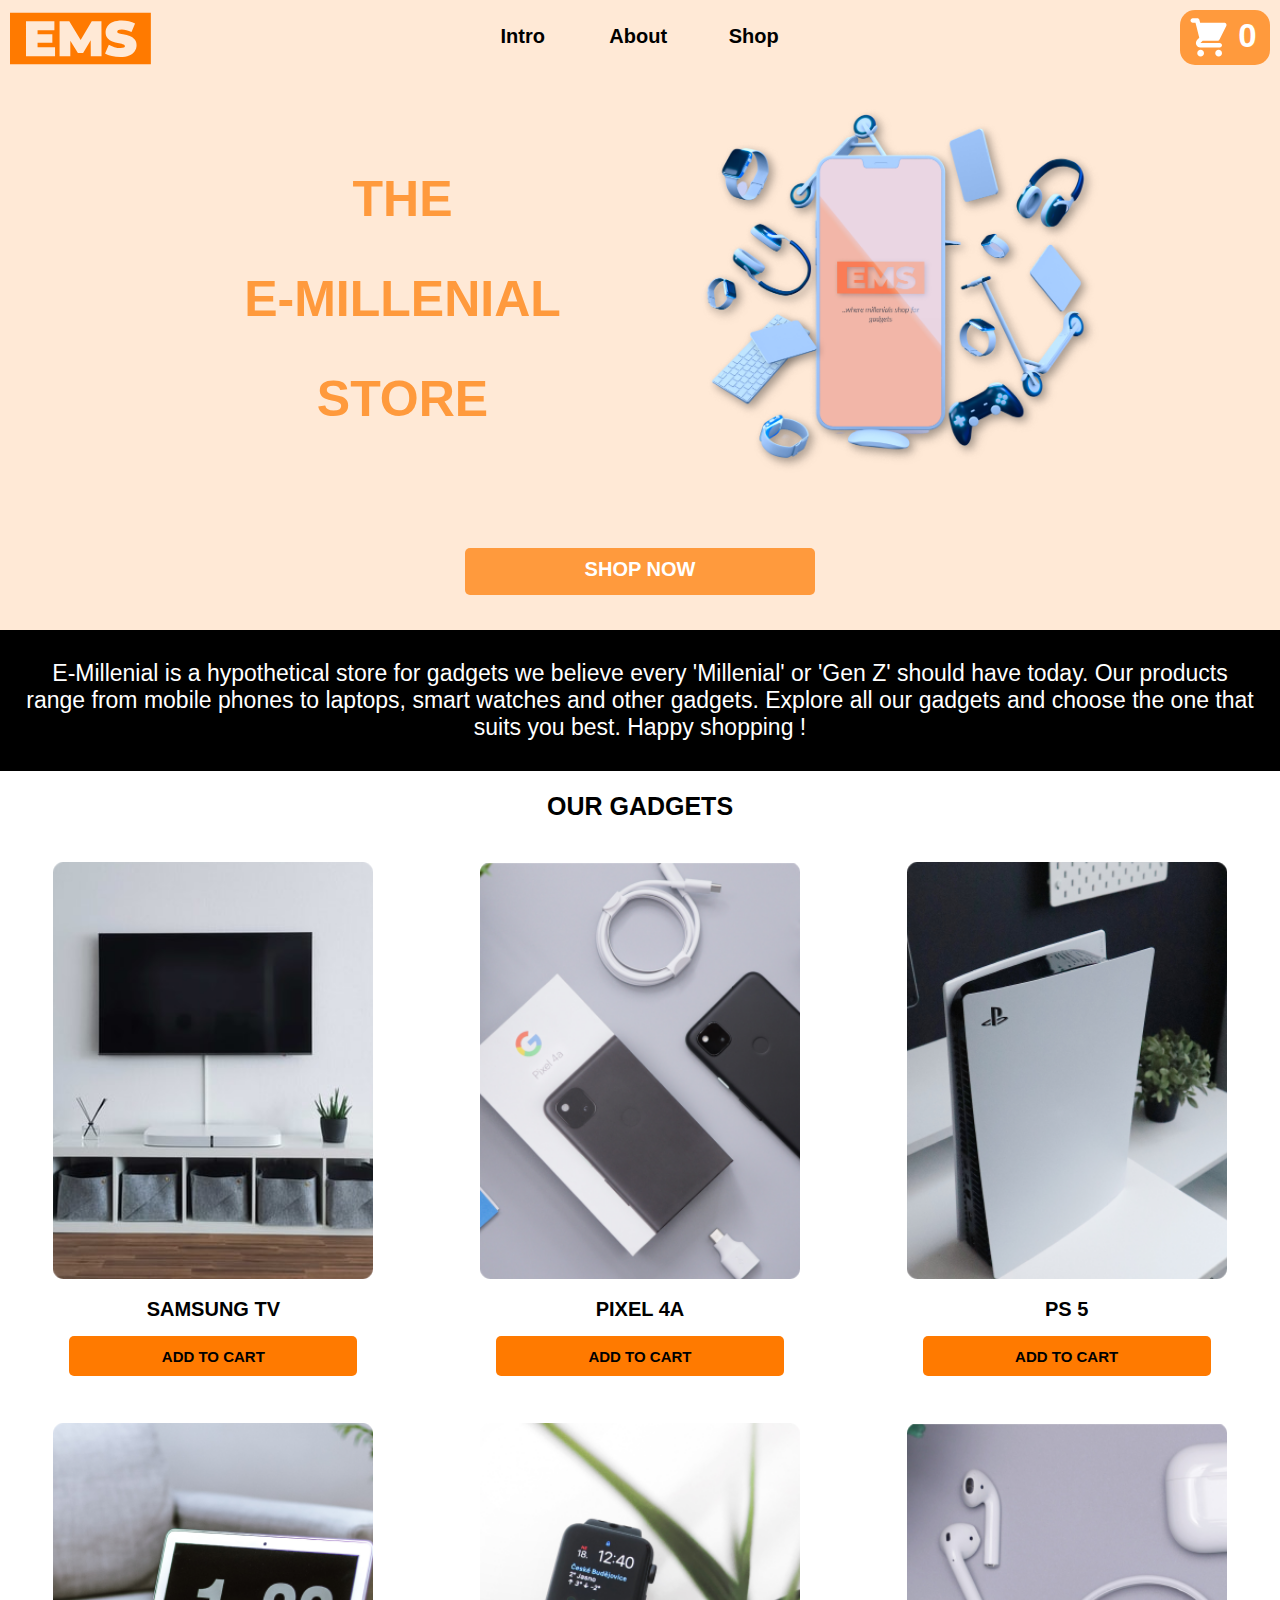
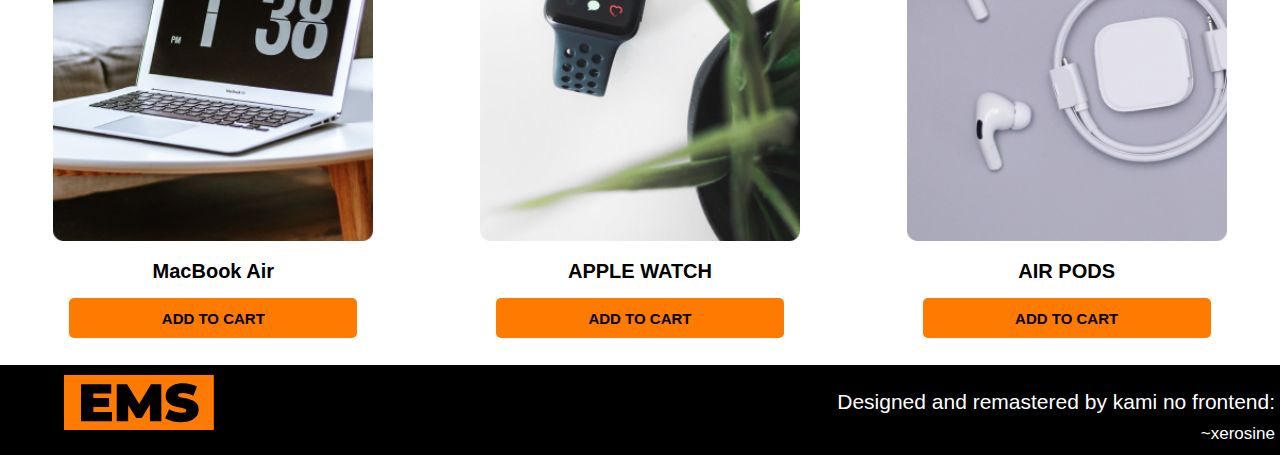
==== index.html @ 054d97ed "renamed files" ====
<!DOCTYPE html>
<html lang="en">
<!-- By Ayanga Oluwamurewa -->

<head>
    <meta charset="UTF-8">
    <meta http-equiv="X-UA-Compatible" content="IE=edge">
    <meta prod-name="viewport" content="width=device-width, initial-scale=1.0">
    <title>E-Millenials</title>
    <link rel="stylesheet" href="styles.css">
</head>

<body>
    <div id="landing-page">
    <div id="intro">
        <div id="prenav">
            <img id="EMS" src="Images\EMS.svg" alt="EMS">
            <div id="navblk">
                <a class="nav" href="#intro">Intro</a>
                <a class="nav" href="#about">About</a>
                <a class="nav" href="#shop-head">Shop</a>
            </div>
            <button id="cart-btn">
                    <img id="cart" src="Images\cart.svg" alt="cart">
                    <strong id="cart-count">0</strong>
            </button>
        </div>
        <div id="intro-main">
            <img id="storefront" src="Images\heroImage.png" alt="Storefront Image">
            <div id="div-head"><h1>THE E&#8209;MILLENIAL STORE</h1></div>
        </div>
        <div id="shop-btn-div">    
            <a id="shop-btn-link" href="#shop-head">SHOP NOW</a>
        </div>
    </div>
    <div id="about">
        <p>E-Millenial is a hypothetical store for gadgets we believe every 'Millenial' or 'Gen Z' should
            have today. Our products range from mobile phones to laptops, smart watches and other gadgets.
            Explore all our gadgets and choose the one that suits you best.
            Happy shopping ! 
        </p>
    </div>

    
    <div id="shop">
        <h2 id="shop-head">OUR GADGETS</h2>
        <div id="shop-main">
            <div class="prod" id="p1">
                <img src="Images\product1.png" alt="Samsung Tv img">
                <div>
                    <p>price</p>
                    <strong>&#8358;500,000</strong>
                </div>
                <strong>SAMSUNG TV</strong>
                <button id="btn1" class="btn">ADD TO CART</button>
            </div>
            <div class="prod" id="p2">
                <img src="Images\product2.png" alt="Pixel 4A img">
                <div>
                    <p>price</p>
                    <strong>&#8358;250,000</strong>
                </div>
                <strong>PIXEL 4A</strong>
                <button id="btn2" class="btn">ADD TO CART</button>
            </div>
            <div class="prod" id="p3">
                <img src="Images\product3.png" alt="PS 5 img">
                <div>
                    <p>price</p>
                    <strong>&#8358;300,000</strong>
                </div>
                <strong>PS 5</strong>
                <button id="btn3" class="btn">ADD TO CART</button>
            </div>
            <div class="prod" id="p4">
                <img src="Images\product4.png" alt="MacBook Air img">
                <div>
                    <p>price</p>
                    <strong>&#8358;800,000</strong>
                </div>
                <strong>MacBook Air</strong>
                <button id="btn4" class="btn">ADD TO CART</button>
            </div>
            <div class="prod" id="p5">
                <img src="Images\product5.png" alt="Apple Watch img">
                <div>
                    <p>price</p>
                    <strong>&#8358;95,000</strong>
                </div>
                <strong>APPLE WATCH</strong>
                <button id="btn5" class="btn">ADD TO CART</button>
            </div>
            <div class="prod" id="p6">
                <img src="Images\product6.png" alt="Air Pods img">
                <div>
                    <p>price</p>
                    <strong>&#8358;75,000</strong>
                </div>
                <strong>AIR PODS</strong>
                <button id="btn6" class="btn">ADD TO CART</button>
            </div>
        </div>
    </div>
    
    <footer>
        <img src="Images\EMS.svg" alt="EMS">
        <div id="footer-text"> <p>Designed and remastered by kami no frontend:</p>
        <small>~xerosine</small> </div>
    </footer>
    </div>
    <div class="modal-container">
        <div id="cart-modal" class="modals">
            <div id="cart-table">
                <table>
                    <tbody id="cart-tbody">
                        <tr>
                            <th>S/N</th>
                            <th>Item</th>
                            <th colspan="2">Price</th>
                            <th>Quantity</th>
                            <th></th>
                        </tr>
                    </tbody>
                </table>
            </div>
            <div id="cart-form-div">
                <form action="javascript:void(0)" id="cart-form" autocomplete="on">
                    <input type="text" placeholder="Your name" name="user-name" class="details" value=""><br>
                    <small class="warn"></small>
                    <input type="email" name="user-email" placeholder="Your Email: example@example.com" class="details" id="email-address"><br>
                    <small class="warn"></small>
                    <input type="text" name="user-contact" class="details" placeholder="Your Phone Number: +234**********"><br>
                    <small class="warn"></small>
                </form>
            </div>
            <div id="cart-amount-div"> 
                <p>Total amount to be paid:</p>
                <strong id="cart-amount">&#8358;0</strong>
            </div>
            <div id="cart-buttons">
            <button id="chkout-btn" class="modals-btn" type="submit" form="cart-form">Checkout</button>
            <button id="continue-btn" class="modals-btn">Continue Shopping</button>
            </div>
        </div>
    </div>
    <div class="modal-container">
        <div id="summary-modal" class="modals">
            <p>Thank You, <span id="username"></span>, Your Order Has Been Received</p>
            <img src="Images\check.svg" alt="Check Sign">
            <h2>Summary</h2>
            <table id="summary-table">
                <tr>
                    <th>S/N</th>
                    <th>Item</th>
                    <th>Quantity</th>
                </tr>
            </table>
            <button id="ok-btn" class="modals-btn">Ok</button>
        </div>
    </div>

    <script src="https://js.paystack.co/v1/inline.js"></script>
    <script src="scripts.js"></script>
</body>
</html>
---- styles.css ----
/* By Ayanga Oluwamurewa */
* {
    box-sizing: border-box;
}

body {
    font-family: Arial, Helvetica, sans-serif;
    margin: 0px;
    background-color: white;
}

#landing-page {
    background-color: white;
}

#intro {
    background-color: #FFE9D6;
    margin: 0px;
    height: 600px;
    position: relative;
}

#prenav {
    position: relative;
    padding: 5px 0px;
    margin: 0px;
    height: 12%;
}

#EMS {
    position: absolute;
    top: 5px;
    left: 10px;
    width: 3vw;
    height: 1vw;
    min-width: 80px;
    min-height: 60px;
    margin: 0px;
}

#cart-btn {
    background-color: #FF9A3D;
    position: fixed;
    top: 10px;
    right: 10px;
    z-index: 3;
    display: inline-block;
    min-width: 80px;
    height: 45px;
    border: none;
    border-radius: 15px;
}

#cart {
    width: 35px;
    float: left;
    margin-top: 2px;
}

#cart-count {
    display: inline-block;
    color: white;
    text-align: center;
    font-size: 30px;
    font-weight: bold;
    margin-top: 3px;
}

#navblk {
    margin: 75px auto 0px;
    height: 6.5%;
    text-align: center;
    width: 200px;
}

.nav {
    text-decoration: dotted;
    float: left;
    color: black;
    width: 25%;
    /* padding: 10px; */
    font-size: 19px;
    font-weight: 700;
    margin: 0px 4%;
}

#intro-main{
    height: 75%;
    position: relative;
    text-align: center;
}

#storefront {
    position: absolute;
    top: 40%;
    left: 50%;
    transform: translate(-50%,-50%);
    height: auto;
    width: min(100%,300px);
    padding: 0px 15px;
}

#div-head {
    color: #FF9A3D;
    position: absolute;
    top: 65%;
    left: 15%;
    margin: 0px 0px 20px;
    height: 30%;
    width: 75%;
}

h1 {
    font-size: 25px;
    font-weight: 800;
    white-space: pre-wrap;
}

#shop-btn-div {
    background-color: #FF9A3D;
    height: 7.5%;
    border: transparent;
    border-radius: 5px;
    width: 50%;
    margin: 0px auto 20px;
}

#shop-btn-link {
    font-size: 20px;
    font-weight: bold;
    text-decoration: none;
    color: white;
    display: inline-block;
    text-align: center;
    width: 100%;
    margin: 10px auto;
}

#about {
    background-color: black;
    text-align: center;
    margin: 0px;
    padding: 10px;
    color: white;
    height: auto;
}

#about p {
    font-size: 18px;
    margin: 10px 5px;
}

#shop {
    height: auto;
}

#shop-head {
    font-size: 25px;
    font-weight: 800;
    text-align: center;
}

#shop-main {
    display: grid;
    grid-template-columns: 80%;
    justify-content: space-evenly;
    align-items: center;
    padding: 5px 10%;
}

.prod {
    height: fit-content;
    text-align: center;
    position: relative;
    margin: 20px 0px;
    border-radius: 3px;
}

.prod img {
    width: 100%;
}

.prod div {
    position: absolute;
    top: 0px;
    left: 10%;
    width: 80%;
    height: 250px;
    margin: 0px auto;
    color: white;
    visibility: hidden;
    background-color: none;
}

.prod div p {
    border: 3px dashed white;
    width: 60%;
    font-weight: 600px;
    padding: 5px;
    font-size: 17px;
    text-align: center;
    margin: 100px auto 48px;
}

.prod div strong {
    font-size: 25px;
    font-weight: 600px;
}

.prod strong {
    font-size: 20px;
    font-weight: 700;
    display: block;
    margin: 15px auto;
}

.prod button {
    background-color: #FF7A00;
    margin: 7px auto;
    padding: auto;
    width: 90%;
    height: 40px;
    border: none;
    display: block;
    font-size: 15px;
    font-weight: 600;
    border-radius: 5px;
}

.modal-container {
    position: fixed;
    top: 0;
    left: 0;
    display: none;
    overflow: hidden;
    background-color: rgba(0, 0, 0, 0.5);
    z-index: 3;
    width: 100%;
    height: 100%;    
}

.modals {
    position: relative;
    top: 50%;
    left: 50%;
    transform: translate(-50%,-50%);
    width: 100%;
    max-width: 700px;
    height: fit-content;
    max-height: 650px;
    background-color: white;
    overflow-y: auto;
}

#cart-table, #summary-table {
    margin: 10px auto;
    width: 100%;
    text-align: left;
}

table {
    width: 100%;
}

tr {
    width: 95%;
    height: 60px;
    font-weight: 600;
    font-size: 13px;
}

td {
    margin: 5px;
}

.prod-name {
    vertical-align: end;
}

.reduce, .increase, .quant {
    width: 30%;
    float: left;
    font-weight: 700;
    text-align: center;
    height: 25px;
    margin-top: 3px;
}

.quant {
    margin-top: 6px;
}

.increase, .reduce, .clear{
    background-color: #FF9A3D;
    border: none;
    border-radius: 5px;
    text-align: center;
}

.clear {
    width: 100%;
    height: 25px;
    font-weight: 700;
}

#cart-form {
    width: 95%;
    margin: 40px auto;
    text-align: center;
}

.warn {
    font-size: 13px;
    width: fit-content;
    padding-top: 0px;
    height: 20px;
    color: red;
    margin: auto;
    display: none;
}

.details {
    width: 90%;
    height: 25px;
    background-color: #FFE9D6;
    margin: 10px;
}

#cart-amount-div {
    width: 90%;
    margin: 10px auto;
    text-align: center;
}

#cart-amount {
    font-size: 18px;
    font-weight: bold;
    display: block;
    margin: 0px auto 20px;
    padding: 20px;
    width: 100px;
}

#cart-amount-div p {
    font-size: 16px;
    font-weight: 600;
}

#cart-buttons {
    height: 30px;
    margin: 0px 10px;
}

.modals-btn {
    width: 100px;
    height: 35px;
    float: right;
    border: none;
    border-radius: 3px;
    margin-left: 5px;
    font-size: 13px;
    font-weight: 600;
    margin-bottom: 5px;
}

#continue-btn {
    background-color: #FFE9D6;
}

#chkout-btn, #ok-btn {
    background-color: #FF9A3D;
    color: white;
}

#summary-modal {
    height: 500px;
    max-height: 600px;
    text-align: center;
    border: 2px solid #FF9A3D;
}

#summary-modal p {
    font-size: 23px;
    font-weight: bold;
    text-align: center;
}

#username {
    color: #FF7A00;
}

#summary-modal img {
    width: 30%;
    height: 20%;
}

#summary-modal h2 {
    font-weight: normal;
}

#summary-table {
    width: 80%;
}

#summary-table tr {
    width: 90%;
}

#ok-btn {
    position: absolute;
    bottom: 5px;
    right: 5px;
}

footer {
    background-color: black;
    position: relative;
}

footer img {
    margin: 10px 0px 10px 5%;
    float: left;
    width: 25%;
}

footer p, small {
    clear: left;
    text-align: right;
    display: block;
    color: white;
    padding: 5px;
    margin: 0px; 
}

@media screen and (min-width:481px){
    #intro {
        height: 600px;
    }

    #navblk {
        width: 230px;
        margin: 20px auto 0px;
    }

    #storefront {
        width: min(100%,350px);
        top: 35%;
    }

    #div-head {
        top: 70%;
        left: 10%;
        margin-bottom: 0px;
        width: 85%;
    }

    h1 {
        font-size: 27px;
    }

    #shop-btn-div {
        width: 250px;
        left: 18%;
    }

    #shop-main {
        grid-template-columns: 45% 45%;
        justify-content: space-between;
    }

    footer {
        padding:  0px;
        height: 80px;
    }

    footer img {
        width: 20%;
        max-width: 150px;
    }

    #footer-text {
        position: absolute;
        right: 0px;
        padding-top: 20px;
        margin-left: 5px;
        height: 45px;
        display: inline-block;
    }

    footer p {
        font-size: 16px;
    }

    small {
        font-size: 14px;
    }

    .modals {
        width: 90%;
    }

    table {
        margin: auto;
        width: 90%;
    }

    tr {
        font-size: 16px;
    }

    #cart-amount {
        font-size: 20px;
    }

    #cart-amount-div p {
        font-size: 18px;
    }

    .modals-btn {
        width: 30%;
        max-width: 300px;
    }
}

@media screen and (min-width:769px){
    #intro {
        height: 600px;
    }

    #EMS {
        top: 15px;
        right: 15px;
        width: 150px;
        height: 40px;
    }

    #navblk {
        width: 350px;
    }

    .nav {
        font-size: 20px;
    }

    #intro-main {
        padding: 0px 15px;
    }

    #storefront {
        position: static;
        transform: translate(0px,0px);
        float: right;
        margin: 55px 2% 25px 0px;
        width: 57%;
        max-width: 390px;
    }

    #div-head {
        position: static;
        float: right;
        width: 35%;
        margin: 60px 5% 40px 0px;
        height: 290px;
    }

    h1 {
        white-space: normal;
        font-size: 37px;
        line-height: 2;
    }

    #about p {
        font-size: 21px;
        margin: 20px 10px;
    }

    footer {
        height: 90px;
    }

    footer p {
        font-size: 20px;
    }

    footer small {
        font-size: 17px;
    }

    tr {
        font-size: 19px;
    }

    #cart-amount {
        font-size: 22px;
    }

    #cart-amount-div p {
        font-size: 20px;
    }

    .modals-btn {
        font-size: 14px;
    }
}

@media screen and (min-width:901px){
    #EMS {
        top: 5px;
        width: 13vw;
        height: 7vw;
    }

    #intro {
        height: 630px;
    }

    #cart-btn {
        min-width: 90px;
        height: 55px;
    }

    #cart {
        width: 45px;
    }

    #cart-count {
        font-size: 33px;
    }

    #storefront {
        width: 45%;
        max-width: 450px;
        max-height: 450px;
    }

    #div-head{
        max-width: 350px;
    }

    h1 {
        font-size: 45px
    }

    #shop-btn-div {
        width: 350px;
    }

    #shop-main {
        grid-template-columns: 25% 25% 25%;
        justify-content: space-around;
        padding: 0px;
    }

    #about p {
        font-size: 23px;
    }
    
    footer img {
        width: 15%;
    }

    footer p {
        font-size: 21px;
    }

    small {
        font-size: 18px;
    }
}

@media screen and (min-width:1051px){
    #EMS {
        top: 0px;
        width: 11vw;
        height: 6vw;
    }

    #storefront {
        margin-top: 5px;
        margin-right: 10%;
        width: 40%;
        max-width: none;
    }

    #div-head{
        margin-right: 5%;
        width: 40%;
        margin-top: 40px;
    }

    h1 {
        font-size: 50px;
    }
}
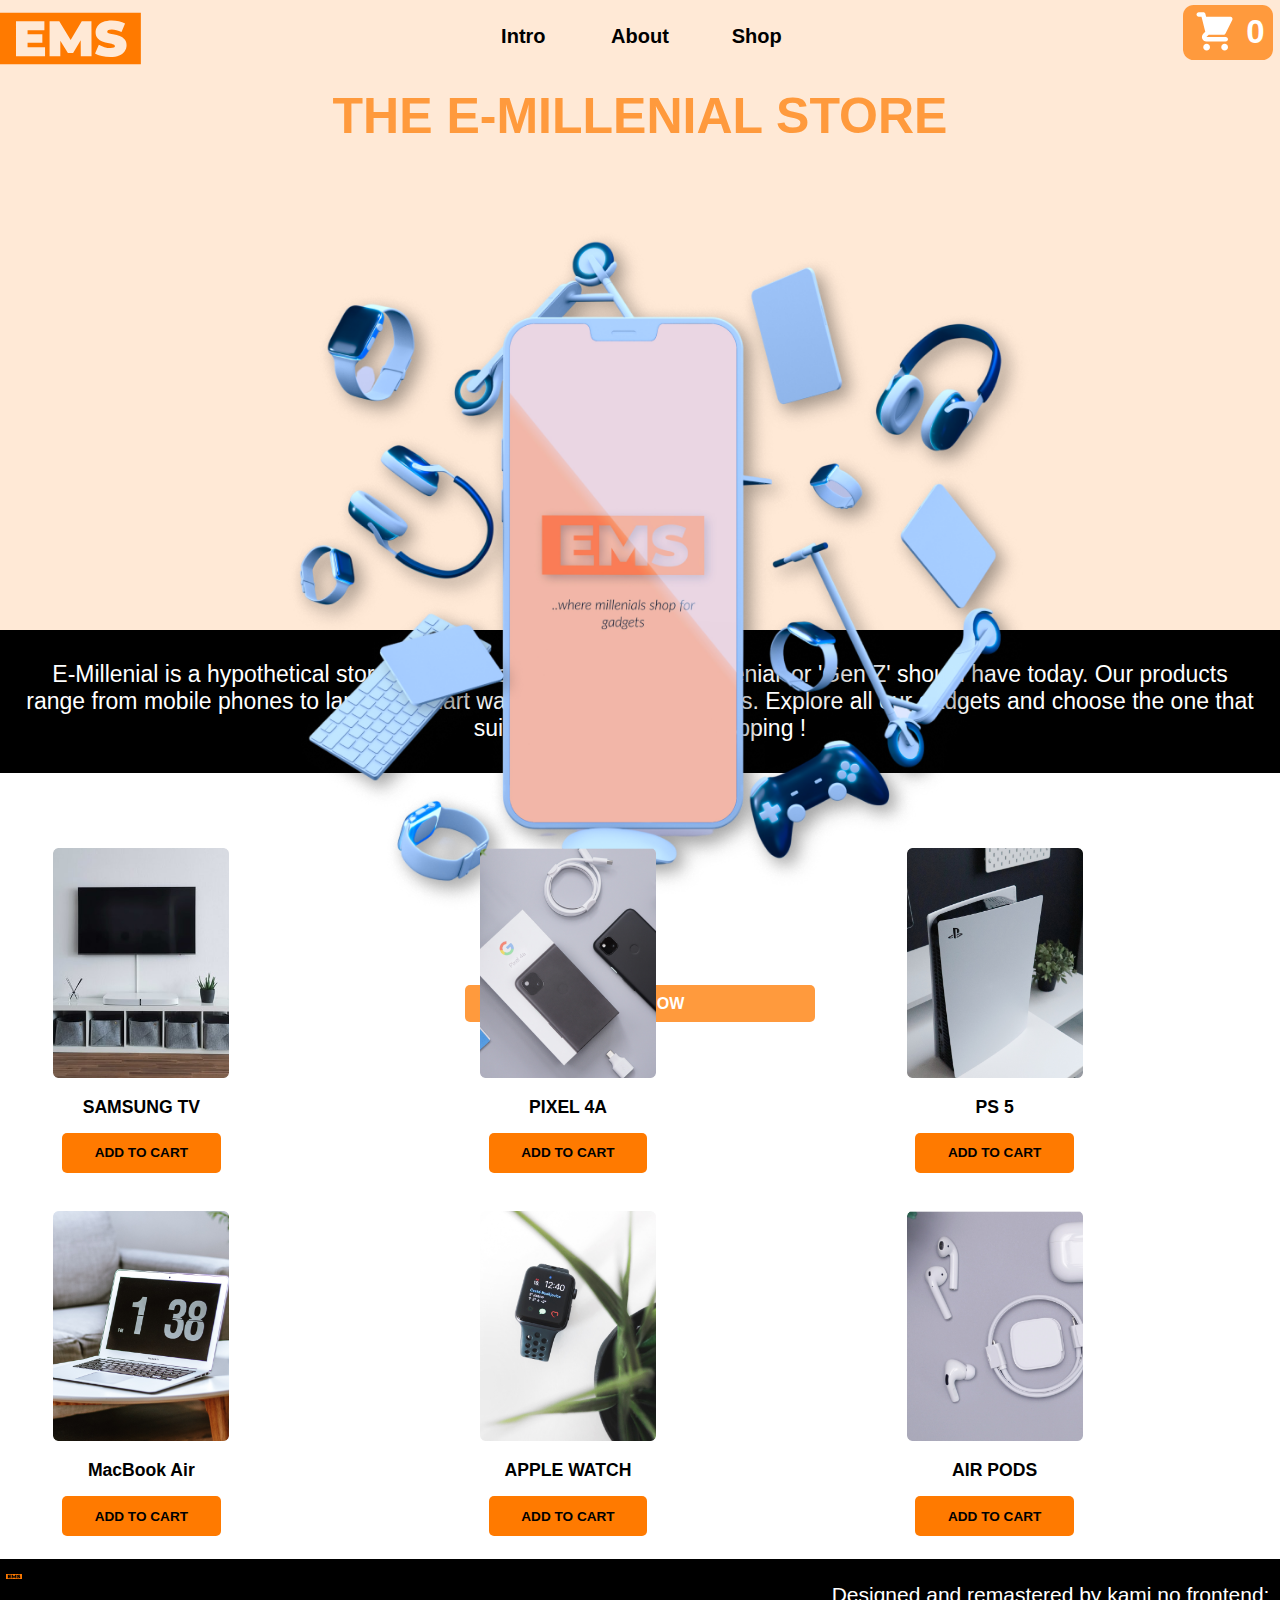
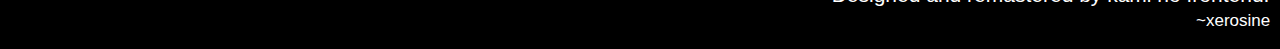
==== commit dbf1d805: "styling corrections (first batch)" ====
--- a/index.html
+++ b/index.html
@@ -1,165 +1,214 @@
 <!DOCTYPE html>
 <html lang="en">
-<!-- By Ayanga Oluwamurewa -->
-
-<head>
-    <meta charset="UTF-8">
-    <meta http-equiv="X-UA-Compatible" content="IE=edge">
-    <meta prod-name="viewport" content="width=device-width, initial-scale=1.0">
+  <!-- By Ayanga Oluwamurewa -->
+
+  <head>
+    <meta charset="UTF-8" />
+    <meta http-equiv="X-UA-Compatible" content="IE=edge" />
+    <meta name="viewport" content="width=device-width, initial-scale=1.0" />
     <title>E-Millenials</title>
-    <link rel="stylesheet" href="styles.css">
-</head>
-
-<body>
+    <link rel="stylesheet" href="styles.css" />
+  </head>
+
+  <body>
     <div id="landing-page">
-    <div id="intro">
+      <div id="intro">
         <div id="prenav">
-            <img id="EMS" src="Images\EMS.svg" alt="EMS">
-            <div id="navblk">
-                <a class="nav" href="#intro">Intro</a>
-                <a class="nav" href="#about">About</a>
-                <a class="nav" href="#shop-head">Shop</a>
-            </div>
-            <button id="cart-btn">
-                    <img id="cart" src="Images\cart.svg" alt="cart">
-                    <strong id="cart-count">0</strong>
-            </button>
+          <img id="EMS" src="Images\EMS.svg" alt="EMS" />
+          <div id="navblk">
+            <a class="nav" href="#intro">Intro</a>
+            <a class="nav" href="#about">About</a>
+            <a class="nav" href="#shop-head">Shop</a>
+          </div>
+          <button id="cart-btn">
+            <img id="cart-img" src="Images\cart.svg" alt="cart" />
+            <strong id="cart-count">0</strong>
+          </button>
         </div>
         <div id="intro-main">
-            <img id="storefront" src="Images\heroImage.png" alt="Storefront Image">
-            <div id="div-head"><h1>THE E&#8209;MILLENIAL STORE</h1></div>
-        </div>
-        <div id="shop-btn-div">    
-            <a id="shop-btn-link" href="#shop-head">SHOP NOW</a>
-        </div>
-    </div>
-    <div id="about">
-        <p>E-Millenial is a hypothetical store for gadgets we believe every 'Millenial' or 'Gen Z' should
-            have today. Our products range from mobile phones to laptops, smart watches and other gadgets.
-            Explore all our gadgets and choose the one that suits you best.
-            Happy shopping ! 
+          <div id="h1-wrapper"><h1>THE E&#8209;MILLENIAL STORE</h1></div>
+          <div class="intro-img-wrapper">
+            <img
+              id="intro-img"
+              src="Images\heroImage.png"
+              alt="Storefront Image"
+            />
+          </div>
+        </div>
+        <div id="shop-btn-div">
+          <a id="shop-btn-link" href="#shop-head">SHOP NOW</a>
+        </div>
+      </div>
+      <div id="about">
+        <p>
+          E-Millenial is a hypothetical store for gadgets we believe every
+          'Millenial' or 'Gen Z' should have today. Our products range from
+          mobile phones to laptops, smart watches and other gadgets. Explore all
+          our gadgets and choose the one that suits you best. Happy shopping !
         </p>
-    </div>
-
-    
-    <div id="shop">
+      </div>
+
+      <div id="shop">
         <h2 id="shop-head">OUR GADGETS</h2>
         <div id="shop-main">
-            <div class="prod" id="p1">
-                <img src="Images\product1.png" alt="Samsung Tv img">
-                <div>
-                    <p>price</p>
-                    <strong>&#8358;500,000</strong>
-                </div>
-                <strong>SAMSUNG TV</strong>
-                <button id="btn1" class="btn">ADD TO CART</button>
-            </div>
-            <div class="prod" id="p2">
-                <img src="Images\product2.png" alt="Pixel 4A img">
-                <div>
-                    <p>price</p>
-                    <strong>&#8358;250,000</strong>
-                </div>
-                <strong>PIXEL 4A</strong>
-                <button id="btn2" class="btn">ADD TO CART</button>
-            </div>
-            <div class="prod" id="p3">
-                <img src="Images\product3.png" alt="PS 5 img">
-                <div>
-                    <p>price</p>
-                    <strong>&#8358;300,000</strong>
-                </div>
-                <strong>PS 5</strong>
-                <button id="btn3" class="btn">ADD TO CART</button>
-            </div>
-            <div class="prod" id="p4">
-                <img src="Images\product4.png" alt="MacBook Air img">
-                <div>
-                    <p>price</p>
-                    <strong>&#8358;800,000</strong>
-                </div>
-                <strong>MacBook Air</strong>
-                <button id="btn4" class="btn">ADD TO CART</button>
-            </div>
-            <div class="prod" id="p5">
-                <img src="Images\product5.png" alt="Apple Watch img">
-                <div>
-                    <p>price</p>
-                    <strong>&#8358;95,000</strong>
-                </div>
-                <strong>APPLE WATCH</strong>
-                <button id="btn5" class="btn">ADD TO CART</button>
-            </div>
-            <div class="prod" id="p6">
-                <img src="Images\product6.png" alt="Air Pods img">
-                <div>
-                    <p>price</p>
-                    <strong>&#8358;75,000</strong>
-                </div>
-                <strong>AIR PODS</strong>
-                <button id="btn6" class="btn">ADD TO CART</button>
-            </div>
-        </div>
+          <div class="prod" id="p1">
+            <div class="prod-img-wrapper">
+              <img src="Images\product1.png" alt="Samsung Tv img" />
+              <div>
+                <p>price</p>
+                <strong>&#8358;500,000</strong>
+              </div>
+            </div>
+            <strong>SAMSUNG TV</strong>
+            <button id="btn1" class="btn">ADD TO CART</button>
+          </div>
+          <div class="prod" id="p2">
+            <div class="prod-img-wrapper">
+              <img src="Images\product2.png" alt="Pixel 4A img" />
+              <div>
+                <p>price</p>
+                <strong>&#8358;250,000</strong>
+              </div>
+            </div>
+            <strong>PIXEL 4A</strong>
+            <button id="btn2" class="btn">ADD TO CART</button>
+          </div>
+          <div class="prod" id="p3">
+            <div class="prod-img-wrapper">
+              <img src="Images\product3.png" alt="PS 5 img" />
+              <div>
+                <p>price</p>
+                <strong>&#8358;300,000</strong>
+              </div>
+            </div>
+            <strong>PS 5</strong>
+            <button id="btn3" class="btn">ADD TO CART</button>
+          </div>
+          <div class="prod" id="p4">
+            <div class="prod-img-wrapper">
+              <img src="Images\product4.png" alt="MacBook Air img" />
+              <div>
+                <p>price</p>
+                <strong>&#8358;800,000</strong>
+              </div>
+            </div>
+            <strong>MacBook Air</strong>
+            <button id="btn4" class="btn">ADD TO CART</button>
+          </div>
+          <div class="prod" id="p5">
+            <div class="prod-img-wrapper">
+              <img src="Images\product5.png" alt="Apple Watch img" />
+              <div>
+                <p>price</p>
+                <strong>&#8358;95,000</strong>
+              </div>
+            </div>
+            <strong>APPLE WATCH</strong>
+            <button id="btn5" class="btn">ADD TO CART</button>
+          </div>
+          <div class="prod" id="p6">
+            <div class="prod-img-wrapper">
+              <img src="Images\product6.png" alt="Air Pods img" />
+              <div>
+                <p>price</p>
+                <strong>&#8358;75,000</strong>
+              </div>
+            </div>
+            <strong>AIR PODS</strong>
+            <button id="btn6" class="btn">ADD TO CART</button>
+          </div>
+        </div>
+      </div>
+
+      <footer>
+        <div class="footer-img-wrapper"><img src="Images\EMS.svg" alt="EMS" /></div>
+        <div id="footer-text">
+          <p>Designed and remastered by kami no frontend:</p>
+          <small>~xerosine</small>
+        </div>
+      </footer>
     </div>
-    
-    <footer>
-        <img src="Images\EMS.svg" alt="EMS">
-        <div id="footer-text"> <p>Designed and remastered by kami no frontend:</p>
-        <small>~xerosine</small> </div>
-    </footer>
+
+    <div class="modal-container">
+      <div id="cart-modal" class="modals">
+        <div id="cart-table">
+          <table>
+            <tbody id="cart-tbody">
+              <tr>
+                <th>S/N</th>
+                <th>Item</th>
+                <th colspan="2">Price</th>
+                <th>Quantity</th>
+                <th></th>
+              </tr>
+            </tbody>
+          </table>
+        </div>
+        <div id="cart-form-div">
+          <form action="javascript:void(0)" id="cart-form" autocomplete="on">
+            <input
+              type="text"
+              placeholder="Your name"
+              name="user-name"
+              class="details"
+              value=""
+            /><br />
+            <small class="warn"></small>
+            <input
+              type="email"
+              name="user-email"
+              placeholder="Your Email: example@example.com"
+              class="details"
+              id="email-address"
+            /><br />
+            <small class="warn"></small>
+            <input
+              type="text"
+              name="user-contact"
+              class="details"
+              placeholder="Your Phone Number: +234**********"
+            /><br />
+            <small class="warn"></small>
+          </form>
+        </div>
+        <div id="cart-amount-div">
+          <p>Total amount to be paid:</p>
+          <strong id="cart-amount">&#8358;0</strong>
+        </div>
+        <div id="cart-buttons">
+          <button
+            id="chkout-btn"
+            class="modals-btn"
+            type="submit"
+            form="cart-form"
+          >
+            Checkout
+          </button>
+          <button id="continue-btn" class="modals-btn">
+            Continue Shopping
+          </button>
+        </div>
+      </div>
     </div>
     <div class="modal-container">
-        <div id="cart-modal" class="modals">
-            <div id="cart-table">
-                <table>
-                    <tbody id="cart-tbody">
-                        <tr>
-                            <th>S/N</th>
-                            <th>Item</th>
-                            <th colspan="2">Price</th>
-                            <th>Quantity</th>
-                            <th></th>
-                        </tr>
-                    </tbody>
-                </table>
-            </div>
-            <div id="cart-form-div">
-                <form action="javascript:void(0)" id="cart-form" autocomplete="on">
-                    <input type="text" placeholder="Your name" name="user-name" class="details" value=""><br>
-                    <small class="warn"></small>
-                    <input type="email" name="user-email" placeholder="Your Email: example@example.com" class="details" id="email-address"><br>
-                    <small class="warn"></small>
-                    <input type="text" name="user-contact" class="details" placeholder="Your Phone Number: +234**********"><br>
-                    <small class="warn"></small>
-                </form>
-            </div>
-            <div id="cart-amount-div"> 
-                <p>Total amount to be paid:</p>
-                <strong id="cart-amount">&#8358;0</strong>
-            </div>
-            <div id="cart-buttons">
-            <button id="chkout-btn" class="modals-btn" type="submit" form="cart-form">Checkout</button>
-            <button id="continue-btn" class="modals-btn">Continue Shopping</button>
-            </div>
-        </div>
-    </div>
-    <div class="modal-container">
-        <div id="summary-modal" class="modals">
-            <p>Thank You, <span id="username"></span>, Your Order Has Been Received</p>
-            <img src="Images\check.svg" alt="Check Sign">
-            <h2>Summary</h2>
-            <table id="summary-table">
-                <tr>
-                    <th>S/N</th>
-                    <th>Item</th>
-                    <th>Quantity</th>
-                </tr>
-            </table>
-            <button id="ok-btn" class="modals-btn">Ok</button>
-        </div>
+      <div id="summary-modal" class="modals">
+        <p>
+          Thank You, <span id="username"></span>, Your Order Has Been Received
+        </p>
+        <img src="Images\check.svg" alt="Check Sign" />
+        <h2>Summary</h2>
+        <table id="summary-table">
+          <tr>
+            <th>S/N</th>
+            <th>Item</th>
+            <th>Quantity</th>
+          </tr>
+        </table>
+        <button id="ok-btn" class="modals-btn">Ok</button>
+      </div>
     </div>
 
     <script src="https://js.paystack.co/v1/inline.js"></script>
     <script src="scripts.js"></script>
-</body>
-</html>+  </body>
+</html>
--- a/styles.css
+++ b/styles.css
@@ -5,224 +5,202 @@
 
 body {
     font-family: Arial, Helvetica, sans-serif;
-    margin: 0px;
+    margin: 0;
     background-color: white;
-}
-
-#landing-page {
-    background-color: white;
+    min-height: 100vh;
 }
 
 #intro {
     background-color: #FFE9D6;
-    margin: 0px;
-    height: 600px;
     position: relative;
+    padding-bottom: .3em;
 }
 
 #prenav {
     position: relative;
-    padding: 5px 0px;
-    margin: 0px;
-    height: 12%;
+    padding: 5px 0;
 }
 
 #EMS {
     position: absolute;
-    top: 5px;
-    left: 10px;
-    width: 3vw;
-    height: 1vw;
-    min-width: 80px;
-    min-height: 60px;
-    margin: 0px;
+    top: .6em;
+    left: 0;
+    width: 6.5rem;
+    height: 2rem;
 }
 
 #cart-btn {
     background-color: #FF9A3D;
     position: fixed;
-    top: 10px;
-    right: 10px;
+    top: .4em;
+    right: .5em;
     z-index: 3;
-    display: inline-block;
-    min-width: 80px;
-    height: 45px;
+    display: flex;
+    justify-content: space-around;
+    padding: .3em;
+    height: 2.55rem;
+    width: 4rem;
     border: none;
-    border-radius: 15px;
-}
-
-#cart {
-    width: 35px;
-    float: left;
-    margin-top: 2px;
+    border-radius: .8em;
+}
+
+#cart-img {
+    width: 2.1rem;
 }
 
 #cart-count {
-    display: inline-block;
     color: white;
     text-align: center;
-    font-size: 30px;
+    font-size: 1.65rem;
     font-weight: bold;
-    margin-top: 3px;
+    margin-top: 0.1em;
 }
 
 #navblk {
-    margin: 75px auto 0px;
-    height: 6.5%;
-    text-align: center;
-    width: 200px;
+    margin: 3.5em auto 0;
+    text-align: center;
+    display: flex;
+    width: 15rem;
 }
 
 .nav {
     text-decoration: dotted;
-    float: left;
     color: black;
     width: 25%;
-    /* padding: 10px; */
-    font-size: 19px;
+    font-size: 1.1rem;
     font-weight: 700;
-    margin: 0px 4%;
+    margin: 0 auto;
 }
 
 #intro-main{
-    height: 75%;
-    position: relative;
-    text-align: center;
-}
-
-#storefront {
-    position: absolute;
-    top: 40%;
-    left: 50%;
-    transform: translate(-50%,-50%);
-    height: auto;
-    width: min(100%,300px);
-    padding: 0px 15px;
-}
-
-#div-head {
+    display: flex;
+    text-align: center;
+    flex-wrap: wrap;
+}
+
+#h1-wrapper {
     color: #FF9A3D;
-    position: absolute;
-    top: 65%;
-    left: 15%;
-    margin: 0px 0px 20px;
-    height: 30%;
-    width: 75%;
+    margin: .8em 0;
+    width: 100%;
 }
 
 h1 {
-    font-size: 25px;
+    font-size: 1.7rem;
     font-weight: 800;
     white-space: pre-wrap;
+    width: 80%;
+    margin: auto;
+}
+
+.intro-img-wrapper {
+    width: 100%;
+}
+
+#intro-img {
+    width: 70%;
+    margin: 0;
 }
 
 #shop-btn-div {
     background-color: #FF9A3D;
-    height: 7.5%;
     border: transparent;
     border-radius: 5px;
     width: 50%;
-    margin: 0px auto 20px;
+    margin: 1em auto;
 }
 
 #shop-btn-link {
-    font-size: 20px;
+    font-size: 1rem;
     font-weight: bold;
     text-decoration: none;
     color: white;
     display: inline-block;
     text-align: center;
     width: 100%;
-    margin: 10px auto;
+    margin: .6em auto;
 }
 
 #about {
     background-color: black;
     text-align: center;
-    margin: 0px;
-    padding: 10px;
+    padding: .7em;
     color: white;
-    height: auto;
 }
 
 #about p {
-    font-size: 18px;
-    margin: 10px 5px;
-}
-
-#shop {
-    height: auto;
+    font-size: 1rem;
+    margin: .6em .2rem;
 }
 
 #shop-head {
-    font-size: 25px;
+    font-size: 1.3rem;
     font-weight: 800;
     text-align: center;
 }
 
 #shop-main {
     display: grid;
-    grid-template-columns: 80%;
+    grid-template-columns: 45% 45%;
     justify-content: space-evenly;
     align-items: center;
-    padding: 5px 10%;
+    padding: .4em;
 }
 
 .prod {
-    height: fit-content;
-    text-align: center;
+    text-align: center;
+    margin: 1em 0;
+    border-radius: .2em;
+    max-width: 11em;
+}
+
+.prod-img-wrapper {
     position: relative;
-    margin: 20px 0px;
-    border-radius: 3px;
 }
 
 .prod img {
     width: 100%;
 }
 
-.prod div {
+.prod-img-wrapper div {
     position: absolute;
-    top: 0px;
-    left: 10%;
-    width: 80%;
-    height: 250px;
-    margin: 0px auto;
+    top: 0;
+    left: 0;
+    bottom: 4px;
+    right: 0;
+    background-color: rgba(0, 0, 0, 0.5);
     color: white;
     visibility: hidden;
-    background-color: none;
 }
 
 .prod div p {
-    border: 3px dashed white;
+    border-bottom: 3px solid white;
     width: 60%;
-    font-weight: 600px;
-    padding: 5px;
-    font-size: 17px;
-    text-align: center;
-    margin: 100px auto 48px;
+    font-weight: 600;
+    padding: .4em;
+    font-size: 1.2rem;
+    text-align: center;
+    margin: 2em auto 1.3em;
 }
 
 .prod div strong {
-    font-size: 25px;
-    font-weight: 600px;
+    font-size: 1.5rem;
 }
 
 .prod strong {
-    font-size: 20px;
-    font-weight: 700;
+    font-size: 1.1rem;
+    font-weight: 600;
     display: block;
     margin: 15px auto;
 }
 
 .prod button {
     background-color: #FF7A00;
-    margin: 7px auto;
-    padding: auto;
+    margin: .5em auto;
     width: 90%;
     height: 40px;
     border: none;
     display: block;
-    font-size: 15px;
+    font-size: .85rem;
     font-weight: 600;
     border-radius: 5px;
 }
@@ -232,11 +210,11 @@
     top: 0;
     left: 0;
     display: none;
-    overflow: hidden;
     background-color: rgba(0, 0, 0, 0.5);
     z-index: 3;
-    width: 100%;
-    height: 100%;    
+    padding: .4em;
+    width: 100%;
+    height: 100vh;    
 }
 
 .modals {
@@ -245,15 +223,15 @@
     left: 50%;
     transform: translate(-50%,-50%);
     width: 100%;
+    padding: .4em;
     max-width: 700px;
-    height: fit-content;
-    max-height: 650px;
+    max-height: 90vh;
     background-color: white;
     overflow-y: auto;
 }
 
 #cart-table, #summary-table {
-    margin: 10px auto;
+    margin: 1.5em auto;
     width: 100%;
     text-align: left;
 }
@@ -263,57 +241,57 @@
 }
 
 tr {
-    width: 95%;
-    height: 60px;
+    height: 3.5em;
     font-weight: 600;
     font-size: 13px;
 }
 
 td {
-    margin: 5px;
-}
-
-.prod-name {
+    margin: .4em;
+}
+
+/* .prod-name {
     vertical-align: end;
-}
+} */
 
 .reduce, .increase, .quant {
     width: 30%;
     float: left;
-    font-weight: 700;
-    text-align: center;
-    height: 25px;
-    margin-top: 3px;
+    font-weight: 600;
+    text-align: center;
+    height: 1.5em;
+    margin-top: .3em;
 }
 
 .quant {
-    margin-top: 6px;
+    margin-top: .45em;
 }
 
 .increase, .reduce, .clear{
     background-color: #FF9A3D;
     border: none;
+    padding: 1px;
     border-radius: 5px;
     text-align: center;
 }
 
 .clear {
     width: 100%;
-    height: 25px;
-    font-weight: 700;
+    height: 1.6em;
+    font-weight: 600;
+    margin-top: .2em;
 }
 
 #cart-form {
     width: 95%;
-    margin: 40px auto;
+    margin: 1.5em auto;
     text-align: center;
 }
 
 .warn {
-    font-size: 13px;
-    width: fit-content;
+    font-size: .8rem;
     padding-top: 0px;
-    height: 20px;
+    height: 1.2em;
     color: red;
     margin: auto;
     display: none;
@@ -321,14 +299,14 @@
 
 .details {
     width: 90%;
-    height: 25px;
+    height: 1.7em;
     background-color: #FFE9D6;
     margin: 10px;
 }
 
 #cart-amount-div {
     width: 90%;
-    margin: 10px auto;
+    margin: 0 auto;
     text-align: center;
 }
 
@@ -336,31 +314,28 @@
     font-size: 18px;
     font-weight: bold;
     display: block;
-    margin: 0px auto 20px;
-    padding: 20px;
-    width: 100px;
+    margin: 1.5em auto;
+    width: 7em;
 }
 
 #cart-amount-div p {
-    font-size: 16px;
+    font-size: 1rem;
     font-weight: 600;
 }
 
 #cart-buttons {
-    height: 30px;
-    margin: 0px 10px;
+    height: 2em;
 }
 
 .modals-btn {
-    width: 100px;
+    width: 7.5em;
     height: 35px;
     float: right;
     border: none;
     border-radius: 3px;
-    margin-left: 5px;
-    font-size: 13px;
-    font-weight: 600;
-    margin-bottom: 5px;
+    margin: 0 .4em .1em 0;
+    font-size: .8rem;
+    font-weight: 600;
 }
 
 #continue-btn {
@@ -373,14 +348,15 @@
 }
 
 #summary-modal {
-    height: 500px;
-    max-height: 600px;
+    height: 30em;
+    max-height: 630px;
     text-align: center;
     border: 2px solid #FF9A3D;
+    border-radius: .3em;
 }
 
 #summary-modal p {
-    font-size: 23px;
+    font-size: 1.5rem;
     font-weight: bold;
     text-align: center;
 }
@@ -399,40 +375,47 @@
 }
 
 #summary-table {
-    width: 80%;
+    width: 85%;
 }
 
 #summary-table tr {
-    width: 90%;
+    width: 100%;
 }
 
 #ok-btn {
     position: absolute;
-    bottom: 5px;
-    right: 5px;
+    bottom: .4em;
+    right: .4em;
 }
 
 footer {
     background-color: black;
-    position: relative;
+    display: flex;
+    flex-wrap: wrap;
+}
+
+.footer-img-wrapper {
+    width: 6.5em;
+    margin: .4em;
 }
 
 footer img {
-    margin: 10px 0px 10px 5%;
-    float: left;
-    width: 25%;
+    max-width: 100%;
+}
+
+#footer-text {
+    margin-left: auto;  
+    padding-right: .4em;  
 }
 
 footer p, small {
-    clear: left;
     text-align: right;
     display: block;
     color: white;
-    padding: 5px;
-    margin: 0px; 
-}
-
-@media screen and (min-width:481px){
+    margin: .2em;
+}
+
+@media screen and (min-width: 481px){
     #intro {
         height: 600px;
     }
@@ -522,7 +505,7 @@
     }
 }
 
-@media screen and (min-width:769px){
+@media screen and (min-width: 769px) {
     #intro {
         height: 600px;
     }
@@ -603,7 +586,7 @@
     }
 }
 
-@media screen and (min-width:901px){
+@media screen and (min-width: 901px) {
     #EMS {
         top: 5px;
         width: 13vw;
@@ -619,7 +602,7 @@
         height: 55px;
     }
 
-    #cart {
+    #cart-img {
         width: 45px;
     }
 
@@ -668,7 +651,7 @@
     }
 }
 
-@media screen and (min-width:1051px){
+@media screen and (min-width: 1051px) {
     #EMS {
         top: 0px;
         width: 11vw;
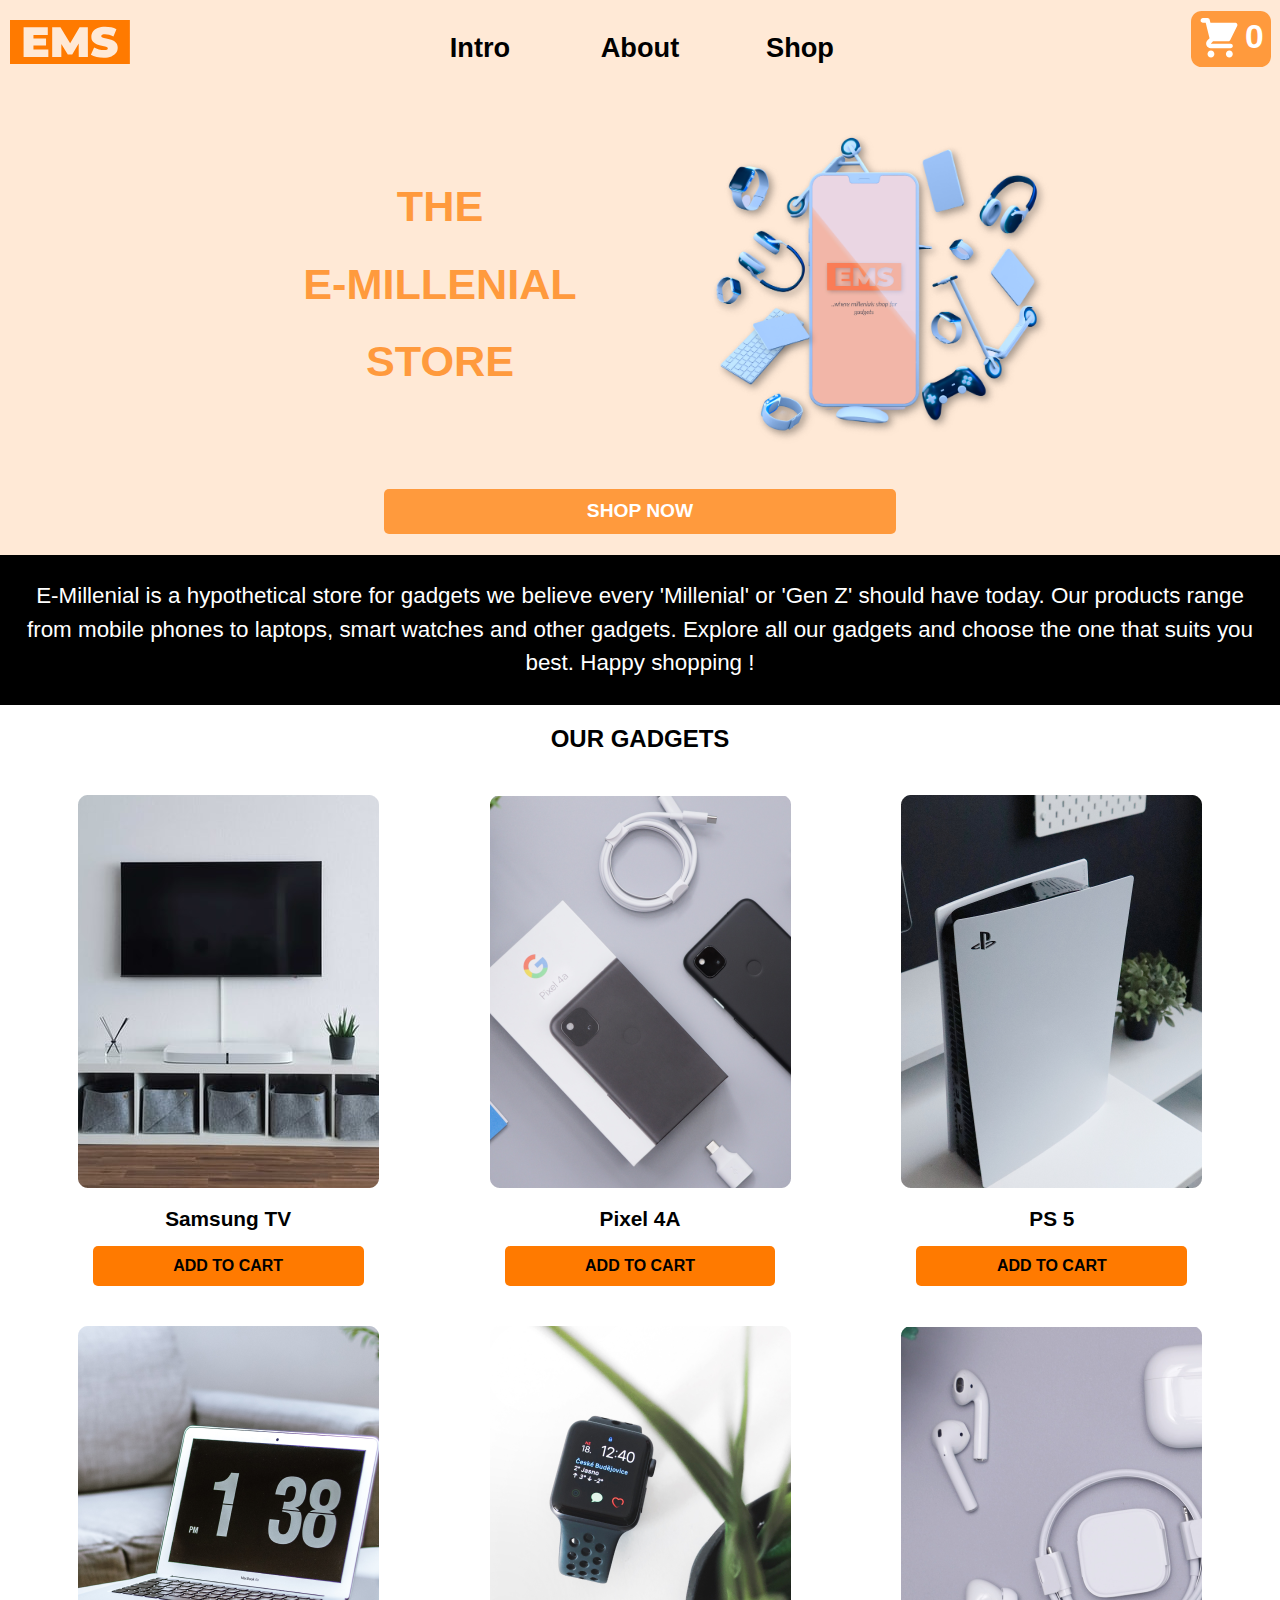
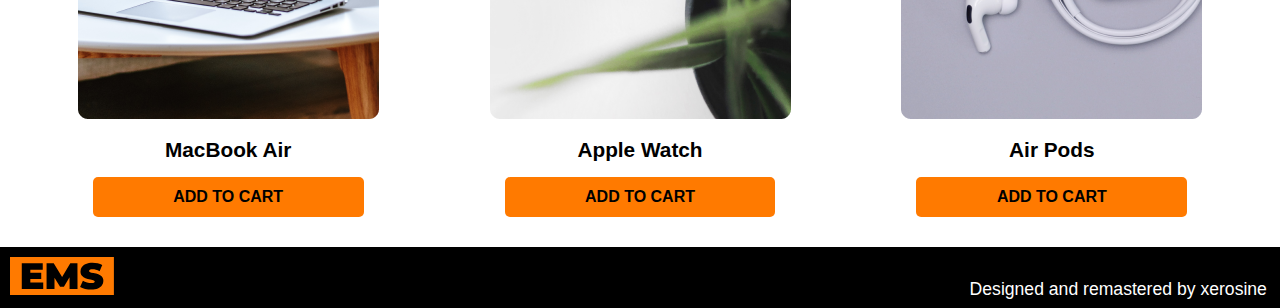
==== commit 7f6ee1b2: "refactored styles" ====
--- a/index.html
+++ b/index.html
@@ -26,7 +26,9 @@
           </button>
         </div>
         <div id="intro-main">
-          <div id="h1-wrapper"><h1>THE E&#8209;MILLENIAL STORE</h1></div>
+          <div id="h1-wrapper">
+            <h1>THE E&#8209;MILLENIAL STORE</h1>
+          </div>
           <div class="intro-img-wrapper">
             <img
               id="intro-img"
@@ -59,7 +61,7 @@
                 <strong>&#8358;500,000</strong>
               </div>
             </div>
-            <strong>SAMSUNG TV</strong>
+            <strong>Samsung TV</strong>
             <button id="btn1" class="btn">ADD TO CART</button>
           </div>
           <div class="prod" id="p2">
@@ -70,7 +72,7 @@
                 <strong>&#8358;250,000</strong>
               </div>
             </div>
-            <strong>PIXEL 4A</strong>
+            <strong>Pixel 4A</strong>
             <button id="btn2" class="btn">ADD TO CART</button>
           </div>
           <div class="prod" id="p3">
@@ -103,7 +105,7 @@
                 <strong>&#8358;95,000</strong>
               </div>
             </div>
-            <strong>APPLE WATCH</strong>
+            <strong>Apple Watch</strong>
             <button id="btn5" class="btn">ADD TO CART</button>
           </div>
           <div class="prod" id="p6">
@@ -114,7 +116,7 @@
                 <strong>&#8358;75,000</strong>
               </div>
             </div>
-            <strong>AIR PODS</strong>
+            <strong>Air Pods</strong>
             <button id="btn6" class="btn">ADD TO CART</button>
           </div>
         </div>
@@ -123,8 +125,8 @@
       <footer>
         <div class="footer-img-wrapper"><img src="Images\EMS.svg" alt="EMS" /></div>
         <div id="footer-text">
-          <p>Designed and remastered by kami no frontend:</p>
-          <small>~xerosine</small>
+          <p>Designed and remastered by xerosine</p>
+          <small></small>
         </div>
       </footer>
     </div>
@@ -148,7 +150,7 @@
           <form action="javascript:void(0)" id="cart-form" autocomplete="on">
             <input
               type="text"
-              placeholder="Your name"
+              placeholder="your name"
               name="user-name"
               class="details"
               value=""
@@ -157,7 +159,7 @@
             <input
               type="email"
               name="user-email"
-              placeholder="Your Email: example@example.com"
+              placeholder="example@example.com"
               class="details"
               id="email-address"
             /><br />
@@ -166,7 +168,7 @@
               type="text"
               name="user-contact"
               class="details"
-              placeholder="Your Phone Number: +234**********"
+              placeholder="+234********** or 0xxxxxxxxxx"
             /><br />
             <small class="warn"></small>
           </form>
@@ -185,7 +187,7 @@
             Checkout
           </button>
           <button id="continue-btn" class="modals-btn">
-            Continue Shopping
+            Continue
           </button>
         </div>
       </div>
--- a/styles.css
+++ b/styles.css
@@ -2,7 +2,6 @@
 * {
     box-sizing: border-box;
 }
-
 body {
     font-family: Arial, Helvetica, sans-serif;
     margin: 0;
@@ -10,17 +9,11 @@
     min-height: 100vh;
 }
 
-#intro {
-    background-color: #FFE9D6;
-    position: relative;
-    padding-bottom: .3em;
-}
-
+/* navbar */
 #prenav {
     position: relative;
     padding: 5px 0;
 }
-
 #EMS {
     position: absolute;
     top: .6em;
@@ -28,7 +21,6 @@
     width: 6.5rem;
     height: 2rem;
 }
-
 #cart-btn {
     background-color: #FF9A3D;
     position: fixed;
@@ -43,11 +35,9 @@
     border: none;
     border-radius: .8em;
 }
-
 #cart-img {
     width: 2.1rem;
 }
-
 #cart-count {
     color: white;
     text-align: center;
@@ -55,14 +45,12 @@
     font-weight: bold;
     margin-top: 0.1em;
 }
-
 #navblk {
     margin: 3.5em auto 0;
     text-align: center;
     display: flex;
     width: 15rem;
 }
-
 .nav {
     text-decoration: dotted;
     color: black;
@@ -72,18 +60,22 @@
     margin: 0 auto;
 }
 
+/* intro section */
+#intro {
+    background-color: #FFE9D6;
+    position: relative;
+    padding-bottom: .3em;
+}
 #intro-main{
     display: flex;
     text-align: center;
     flex-wrap: wrap;
 }
-
 #h1-wrapper {
     color: #FF9A3D;
     margin: .8em 0;
     width: 100%;
 }
-
 h1 {
     font-size: 1.7rem;
     font-weight: 800;
@@ -91,16 +83,13 @@
     width: 80%;
     margin: auto;
 }
-
 .intro-img-wrapper {
     width: 100%;
 }
-
 #intro-img {
     width: 70%;
     margin: 0;
 }
-
 #shop-btn-div {
     background-color: #FF9A3D;
     border: transparent;
@@ -108,7 +97,6 @@
     width: 50%;
     margin: 1em auto;
 }
-
 #shop-btn-link {
     font-size: 1rem;
     font-weight: bold;
@@ -120,24 +108,25 @@
     margin: .6em auto;
 }
 
+/* about section */
 #about {
     background-color: black;
     text-align: center;
     padding: .7em;
     color: white;
 }
-
 #about p {
     font-size: 1rem;
     margin: .6em .2rem;
-}
-
+    line-height: 1.5;
+}
+
+/* shop section */
 #shop-head {
     font-size: 1.3rem;
     font-weight: 800;
     text-align: center;
 }
-
 #shop-main {
     display: grid;
     grid-template-columns: 45% 45%;
@@ -145,33 +134,28 @@
     align-items: center;
     padding: .4em;
 }
-
 .prod {
     text-align: center;
-    margin: 1em 0;
+    margin: 1em auto;
     border-radius: .2em;
-    max-width: 11em;
-}
-
+    max-width: 20em;
+}
 .prod-img-wrapper {
     position: relative;
 }
-
 .prod img {
     width: 100%;
 }
-
 .prod-img-wrapper div {
     position: absolute;
     top: 0;
     left: 0;
     bottom: 4px;
     right: 0;
-    background-color: rgba(0, 0, 0, 0.5);
+    background-color: rgba(0, 0, 0, 0.6);
     color: white;
     visibility: hidden;
 }
-
 .prod div p {
     border-bottom: 3px solid white;
     width: 60%;
@@ -181,18 +165,15 @@
     text-align: center;
     margin: 2em auto 1.3em;
 }
-
 .prod div strong {
     font-size: 1.5rem;
 }
-
 .prod strong {
-    font-size: 1.1rem;
+    font-size: 1rem;
     font-weight: 600;
     display: block;
     margin: 15px auto;
 }
-
 .prod button {
     background-color: #FF7A00;
     margin: .5em auto;
@@ -205,18 +186,18 @@
     border-radius: 5px;
 }
 
+/* modals */
 .modal-container {
     position: fixed;
     top: 0;
     left: 0;
     display: none;
-    background-color: rgba(0, 0, 0, 0.5);
+    background-color: rgba(0, 0, 0, 0.6);
     z-index: 3;
     padding: .4em;
     width: 100%;
     height: 100vh;    
 }
-
 .modals {
     position: relative;
     top: 50%;
@@ -224,36 +205,34 @@
     transform: translate(-50%,-50%);
     width: 100%;
     padding: .4em;
-    max-width: 700px;
-    max-height: 90vh;
+    max-width: 750px;
+    max-height: 80vh;
+    border: none;
+    border-radius: .3em;
     background-color: white;
     overflow-y: auto;
 }
 
+/* cart modal */
 #cart-table, #summary-table {
     margin: 1.5em auto;
     width: 100%;
     text-align: left;
 }
-
 table {
     width: 100%;
 }
-
 tr {
     height: 3.5em;
     font-weight: 600;
-    font-size: 13px;
-}
-
+    font-size: .8rem;
+}
 td {
     margin: .4em;
 }
-
 /* .prod-name {
     vertical-align: end;
 } */
-
 .reduce, .increase, .quant {
     width: 30%;
     float: left;
@@ -262,32 +241,27 @@
     height: 1.5em;
     margin-top: .3em;
 }
-
 .quant {
     margin-top: .45em;
 }
-
 .increase, .reduce, .clear{
     background-color: #FF9A3D;
     border: none;
     padding: 1px;
     border-radius: 5px;
     text-align: center;
-}
-
+    font-weight: 600;
+}
 .clear {
     width: 100%;
     height: 1.6em;
-    font-weight: 600;
     margin-top: .2em;
 }
-
 #cart-form {
     width: 95%;
     margin: 1.5em auto;
     text-align: center;
 }
-
 .warn {
     font-size: .8rem;
     padding-top: 0px;
@@ -296,40 +270,36 @@
     margin: auto;
     display: none;
 }
-
 .details {
     width: 90%;
     height: 1.7em;
     background-color: #FFE9D6;
     margin: 10px;
-}
-
+    border: 1px solid #FF7A00;
+    border-radius: .2em;
+}
 #cart-amount-div {
     width: 90%;
     margin: 0 auto;
     text-align: center;
 }
-
 #cart-amount {
-    font-size: 18px;
+    font-size: 1.1rem;
     font-weight: bold;
     display: block;
     margin: 1.5em auto;
     width: 7em;
 }
-
 #cart-amount-div p {
     font-size: 1rem;
     font-weight: 600;
 }
-
 #cart-buttons {
     height: 2em;
 }
-
 .modals-btn {
-    width: 7.5em;
-    height: 35px;
+    width: 7.5rem;
+    height: 2.1rem;
     float: right;
     border: none;
     border-radius: 3px;
@@ -337,341 +307,206 @@
     font-size: .8rem;
     font-weight: 600;
 }
-
 #continue-btn {
     background-color: #FFE9D6;
 }
-
 #chkout-btn, #ok-btn {
     background-color: #FF9A3D;
     color: white;
 }
 
+/* summary modal */
 #summary-modal {
-    height: 30em;
-    max-height: 630px;
+    max-height: 90vh;
+    height: auto;
     text-align: center;
     border: 2px solid #FF9A3D;
     border-radius: .3em;
 }
-
 #summary-modal p {
     font-size: 1.5rem;
     font-weight: bold;
     text-align: center;
 }
-
 #username {
     color: #FF7A00;
 }
-
 #summary-modal img {
     width: 30%;
     height: 20%;
 }
-
 #summary-modal h2 {
     font-weight: normal;
 }
-
 #summary-table {
     width: 85%;
 }
-
 #summary-table tr {
     width: 100%;
 }
-
 #ok-btn {
     position: absolute;
     bottom: .4em;
     right: .4em;
+    float: none;
 }
 
 footer {
     background-color: black;
     display: flex;
+    align-items: baseline;
     flex-wrap: wrap;
-}
-
+    padding: .2em;
+}
 .footer-img-wrapper {
     width: 6.5em;
     margin: .4em;
 }
-
 footer img {
     max-width: 100%;
 }
-
 #footer-text {
     margin-left: auto;  
     padding-right: .4em;  
 }
-
-footer p, small {
+footer p {
     text-align: right;
     display: block;
     color: white;
     margin: .2em;
 }
 
-@media screen and (min-width: 481px){
-    #intro {
-        height: 600px;
-    }
-
+@media screen and (min-width: 576px) {
+    #EMS {
+        left: .6em;
+        height: 4rem;
+        width: 7.5rem;
+    }
     #navblk {
-        width: 230px;
-        margin: 20px auto 0px;
-    }
-
-    #storefront {
-        width: min(100%,350px);
-        top: 35%;
-    }
-
-    #div-head {
-        top: 70%;
-        left: 10%;
-        margin-bottom: 0px;
-        width: 85%;
-    }
-
+        margin: 1.7em auto;
+        width: 18rem;
+    }
+    .nav {
+        font-size: 1.4rem;
+    }
+    #cart-btn {
+        top: .8em;
+        right: .7em;
+        width: 5rem;
+        height: 3.5rem;
+    }
+    #cart-img {
+        width: 2.9rem;
+    }
+    #cart-count {
+        font-size: 2.1rem;
+        margin-right: .05em;
+    }
+    #h1-wrapper {
+        margin: 2em;
+    }
+    #shop-btn-div {
+        width: 40%;
+    }
+    .modal-container {
+        padding: .6em;   
+    }
+    #cart-table, #summary-table {
+        margin: 1.5em auto;
+        width: 90%;
+    }
+    tr {
+        font-size: 1.2rem;
+    }
+    .increase, .reduce, .clear{
+        padding: 1px;
+        font-weight: 600;
+        font-size: 1.2rem;
+    }
+    .clear {
+        height: auto;
+        padding: .2em 0;
+        font-size: 1.1rem;
+    }
+    #cart-form-div {
+        padding: .5em 0;
+    }
+    .details {
+        height: 2.3em;
+        font-size: 1rem;
+    }
+    .warn {
+        font-size: 1rem;
+    }
+    #cart-amount-div p {
+        font-size: 1.45rem;
+    }
+    #cart-amount {
+        font-size: 1.4rem;
+    }
+    #cart-buttons {
+        height: 3.7em;
+    }
+    .modals-btn {
+        height: 3.5rem;
+        width: 8rem;
+        margin: 0 .7em 0 0;
+        font-size: 1.1rem;
+    }
+}
+
+@media screen and (min-width: 768px) {
+    #intro-main {
+        justify-content: center;
+    }
+    #h1-wrapper {
+        width: 45%;
+        max-width: 400px;
+        display: flex;
+    }
     h1 {
-        font-size: 27px;
-    }
-
-    #shop-btn-div {
-        width: 250px;
-        left: 18%;
-    }
-
+        font-size: 2.5rem;
+    }
+    .intro-img-wrapper {
+        width: 45%;
+        max-width: 400px;
+        margin-top: .8em;
+    }
+    #intro-img {
+        width: 100%;
+    }
+    #shop-btn-link {
+        font-size: 1.2rem;
+    }
+    #about p {
+        font-size: 1.4rem;
+    }
+    #shop-head {
+        font-size: 1.5rem;
+    }
     #shop-main {
-        grid-template-columns: 45% 45%;
-        justify-content: space-between;
-    }
-
-    footer {
-        padding:  0px;
-        height: 80px;
-    }
-
-    footer img {
-        width: 20%;
-        max-width: 150px;
-    }
-
-    #footer-text {
-        position: absolute;
-        right: 0px;
-        padding-top: 20px;
-        margin-left: 5px;
-        height: 45px;
-        display: inline-block;
-    }
-
+        grid-template-columns: 30% 30% 30%;
+    }
+    .prod strong {
+        font-size: 1.3rem;
+    }
+    .prod button {
+        font-size: 1rem;
+    }
     footer p {
-        font-size: 16px;
-    }
-
-    small {
-        font-size: 14px;
-    }
-
-    .modals {
-        width: 90%;
-    }
-
-    table {
-        margin: auto;
-        width: 90%;
-    }
-
-    tr {
-        font-size: 16px;
-    }
-
-    #cart-amount {
-        font-size: 20px;
-    }
-
-    #cart-amount-div p {
-        font-size: 18px;
-    }
-
-    .modals-btn {
-        width: 30%;
-        max-width: 300px;
-    }
-}
-
-@media screen and (min-width: 769px) {
-    #intro {
-        height: 600px;
-    }
-
-    #EMS {
-        top: 15px;
-        right: 15px;
-        width: 150px;
-        height: 40px;
-    }
-
+        font-size: 1.1rem;
+    }
+}
+
+@media screen and (min-width: 992px) {
     #navblk {
-        width: 350px;
-    }
-
+        width: 30rem;
+    }
     .nav {
-        font-size: 20px;
-    }
-
-    #intro-main {
-        padding: 0px 15px;
-    }
-
-    #storefront {
-        position: static;
-        transform: translate(0px,0px);
-        float: right;
-        margin: 55px 2% 25px 0px;
-        width: 57%;
-        max-width: 390px;
-    }
-
-    #div-head {
-        position: static;
-        float: right;
-        width: 35%;
-        margin: 60px 5% 40px 0px;
-        height: 290px;
-    }
-
+        font-size: 1.7rem;
+    }
     h1 {
-        white-space: normal;
-        font-size: 37px;
-        line-height: 2;
-    }
-
-    #about p {
-        font-size: 21px;
-        margin: 20px 10px;
-    }
-
-    footer {
-        height: 90px;
-    }
-
-    footer p {
-        font-size: 20px;
-    }
-
-    footer small {
-        font-size: 17px;
-    }
-
-    tr {
-        font-size: 19px;
-    }
-
-    #cart-amount {
-        font-size: 22px;
-    }
-
-    #cart-amount-div p {
-        font-size: 20px;
-    }
-
-    .modals-btn {
-        font-size: 14px;
-    }
-}
-
-@media screen and (min-width: 901px) {
-    #EMS {
-        top: 5px;
-        width: 13vw;
-        height: 7vw;
-    }
-
-    #intro {
-        height: 630px;
-    }
-
-    #cart-btn {
-        min-width: 90px;
-        height: 55px;
-    }
-
-    #cart-img {
-        width: 45px;
-    }
-
-    #cart-count {
-        font-size: 33px;
-    }
-
-    #storefront {
-        width: 45%;
-        max-width: 450px;
-        max-height: 450px;
-    }
-
-    #div-head{
-        max-width: 350px;
-    }
-
-    h1 {
-        font-size: 45px
-    }
-
-    #shop-btn-div {
-        width: 350px;
-    }
-
-    #shop-main {
-        grid-template-columns: 25% 25% 25%;
-        justify-content: space-around;
-        padding: 0px;
-    }
-
-    #about p {
-        font-size: 23px;
-    }
-    
-    footer img {
-        width: 15%;
-    }
-
-    footer p {
-        font-size: 21px;
-    }
-
-    small {
-        font-size: 18px;
-    }
-}
-
-@media screen and (min-width: 1051px) {
-    #EMS {
-        top: 0px;
-        width: 11vw;
-        height: 6vw;
-    }
-
-    #storefront {
-        margin-top: 5px;
-        margin-right: 10%;
-        width: 40%;
-        max-width: none;
-    }
-
-    #div-head{
-        margin-right: 5%;
-        width: 40%;
-        margin-top: 40px;
-    }
-
-    h1 {
-        font-size: 50px;
+        font-size: 2.7rem;
+        line-height: 1.8;
     }
 }